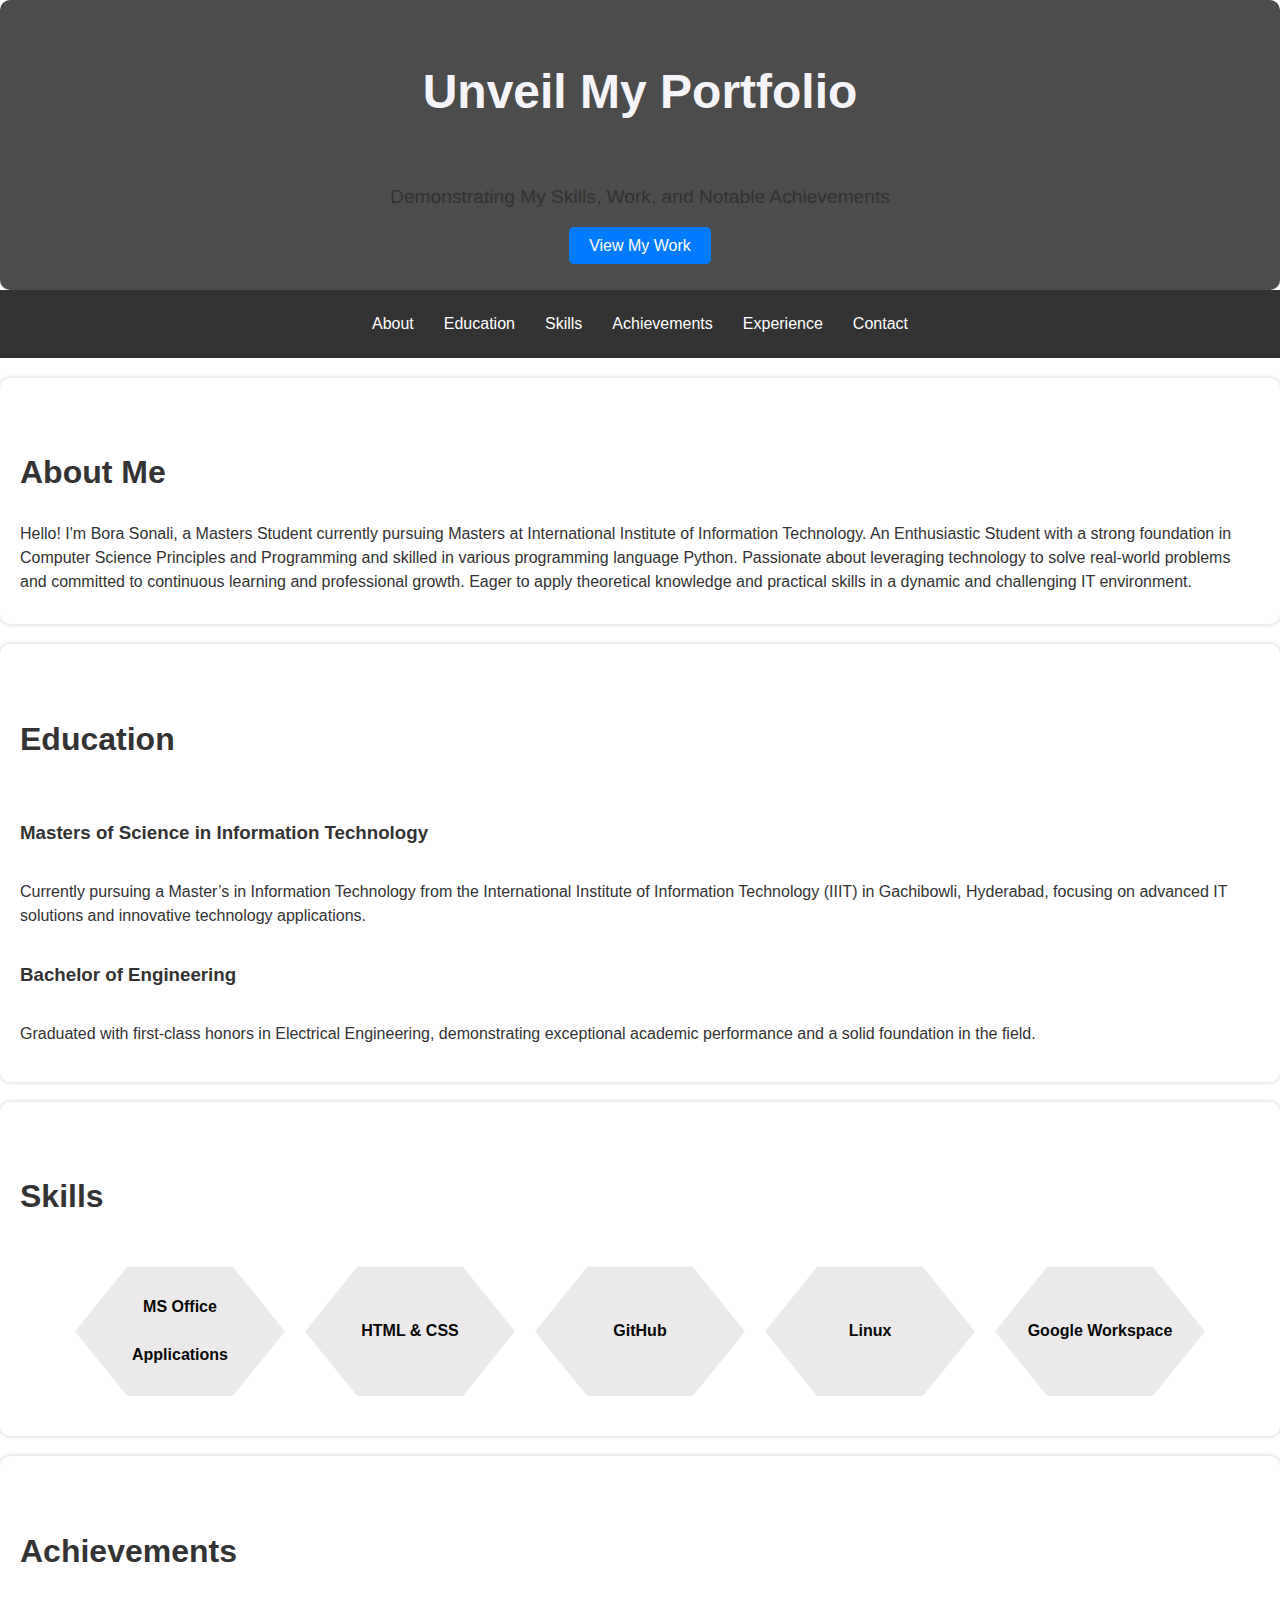
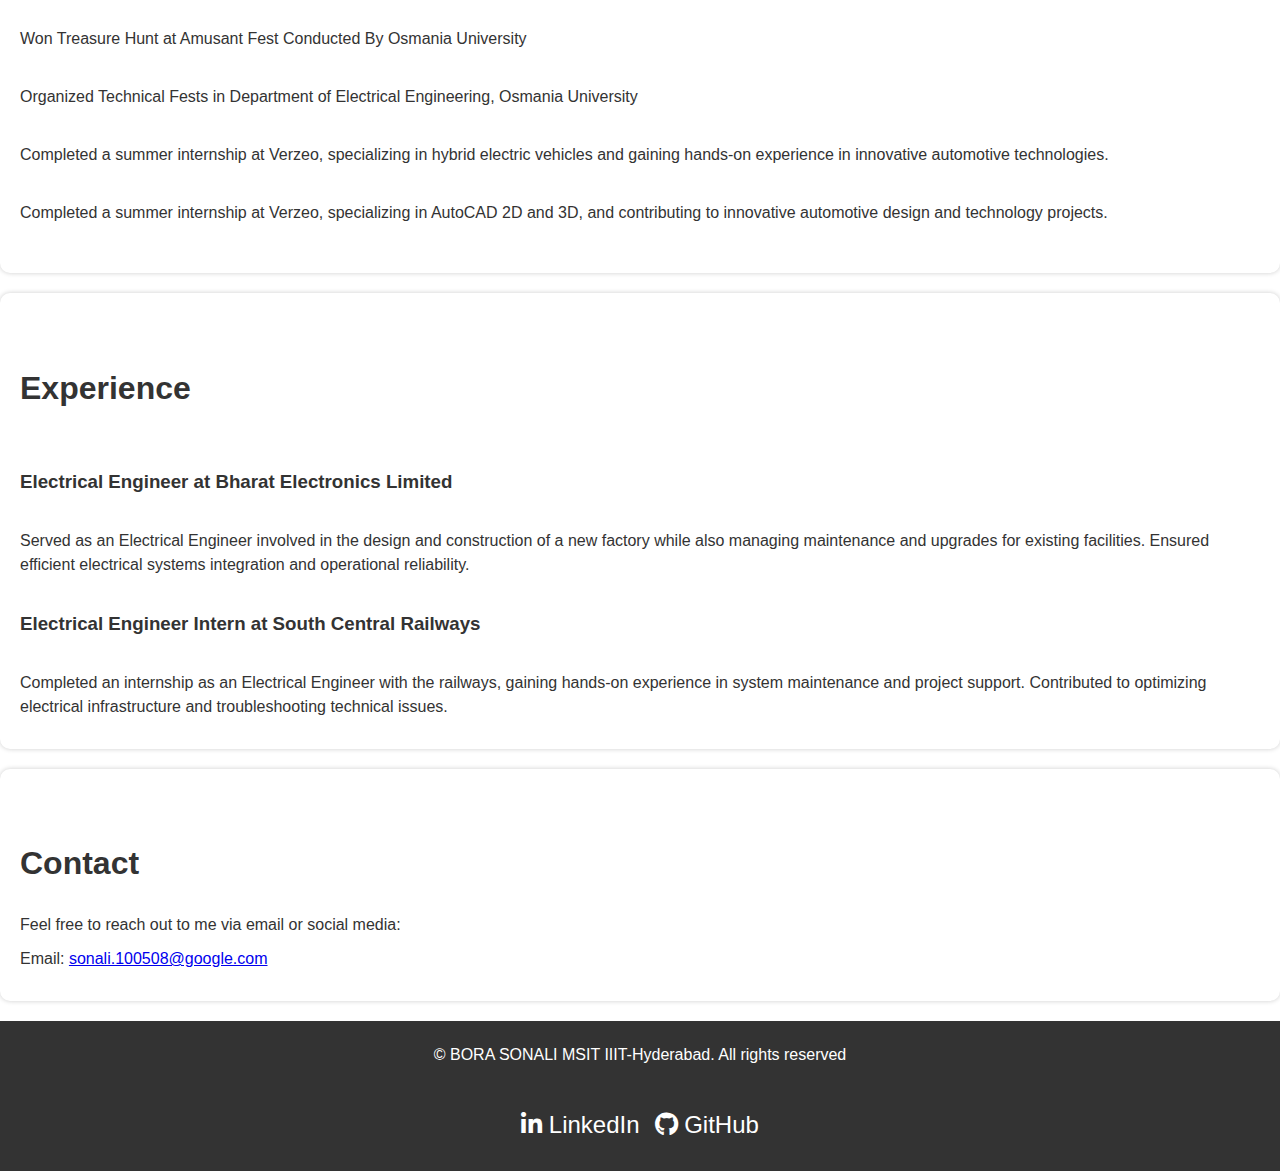
==== index.html @ c9904f1d "Project" ====
<!DOCTYPE html>
<html lang="en">
<head>
    <meta charset="UTF-8">
    <meta name="viewport" content="width=device-width, initial-scale=1.0">
    <title>Sonali's Portfolio</title>
    <link rel="stylesheet" href="styles.css">
    <link rel="stylesheet" href="https://cdnjs.cloudflare.com/ajax/libs/font-awesome/6.0.0-beta3/css/all.min.css">
</head>
<body>
    <header class="hero-section">
        <div class="hero-content">
            <h1>Unveil My Portfolio</h1>
            <p>Demonstrating My Skills, Work, and Notable Achievements</p>
            <a href="#projects" class="btn">View My Work</a>
        </div>
    </header>
        <nav>
            <ul>
                <li><a href="#about">About</a></li>
                <li><a href="Education">Education</a></li>
                <li><a href="#skills">Skills</a></li>
                <li><a href="#Achievements">Achievements</a></li>
                <li><a href="#experience">Experience</a></li>
                <li><a href="#contact">Contact</a></li>
            </ul>
        </nav>
    <section id="about">
        <h2>About Me</h2>
        <p>Hello! I'm Bora Sonali, a Masters Student currently pursuing  Masters at International Institute of Information Technology. An Enthusiastic Student with a strong foundation in Computer Science Principles and Programming and skilled in various programming language Python. Passionate about leveraging technology to solve real-world problems and committed to continuous learning and professional growth. Eager to apply theoretical knowledge and practical skills in a dynamic and challenging IT environment.</p>
    </section>
    <section id="Education">
        <h2>Education</h2>
        <ul>
            <li>
                <h3>Masters of Science in Information Technology</h3>
                <p>Currently pursuing a Master’s in Information Technology from the International Institute of Information Technology (IIIT) in Gachibowli, Hyderabad, focusing on advanced IT solutions and innovative technology applications.</p>
            </li>
            <li>
                <h3>Bachelor of Engineering</h3>
                <p>Graduated with first-class honors in Electrical Engineering, demonstrating exceptional academic performance and a solid foundation in the field.</p>
            </li>
        </ul>
    </section>
    <section id="skills">
        <h2>Skills</h2>
        <div class="hex-container">
            <div class="hex"><div class="hex-content">MS Office Applications</div></div>
            <div class="hex"><div class="hex-content">HTML & CSS</div></div>
            <div class="hex"><div class="hex-content">GitHub</div></div>
            <div class="hex"><div class="hex-content">Linux</div></div>
            <div class="hex"><div class="hex-content">Google Workspace</div></div>
        </div>
    </section>
    <section id="Achievements">
        <h2>Achievements</h2>
        <ul>
            <li>Won Treasure Hunt at Amusant Fest Conducted By Osmania University</li>
            <li>Organized Technical Fests in Department of Electrical Engineering, Osmania University</li>
            <li>Completed a summer internship at Verzeo, specializing in hybrid electric vehicles and gaining hands-on experience in innovative automotive technologies.
               </li>
            <li>Completed a summer internship at Verzeo, specializing in AutoCAD 2D and 3D, and contributing to innovative automotive design and technology projects.
            </li>
        </ul>
    </section>
    <section id="experience">
        <h2>Experience</h2>
        <div class="experience-item">
            <h3>Electrical Engineer at Bharat Electronics Limited</h3>
            <p>Served as an Electrical Engineer involved in the design and construction of a new factory while also managing maintenance and upgrades for existing facilities. Ensured efficient electrical systems integration and operational reliability.</p>
            <h3>Electrical Engineer Intern at South Central Railways</h3>
            <p>Completed an internship as an Electrical Engineer with the railways, gaining hands-on experience in system maintenance and project support. Contributed to optimizing electrical infrastructure and troubleshooting technical issues.</p>
        </div>
    </section>
    <section id="contact">
        <h2>Contact</h2>
        <p>Feel free to reach out to me via email or social media:</p>
        <p>Email: <a href="mailto:sonali.100508@google.com">sonali.100508@google.com</a></p>
    </section>

    <footer>
        <ul>
            <li> &#169; BORA SONALI MSIT IIIT-Hyderabad. All rights reserved</li>
        </ul>
        <div class="social-media">
            <a href="https://www.linkedin.com/in/bora-sonali-169a871b3?utm_source=share&utm_campaign=share_via&utm_content=profile&utm_medium=android_app" class="social-icon" target="_blank">
                <i class="fab fa-linkedin-in"></i> LinkedIn </a>
            <a href="https://github.com/Sonali-b23" class="social-icon" target="_blank">
                    <i class="fab fa-github"></i> GitHub </a>
            </div>
    </footer>
</body>
</html>
---- styles.css ----
body {
    font-family: Arial, sans-serif;
    margin: 0;
    padding: 0;
    color: #333;
    line-height: 3;
}
header {
    background: #333;
    color: #fff;
    text-align: center;
    padding: 0px 0;
}
header img.logo {
    max-width: 200px;
}
header h1 {
    margin: 2px 0 0;
    color: #f5f5f9;
}
h1:hover {
    color: #e5e5e5;
    transform: scale(1.1);
}
nav ul li a:hover,
nav ul li a:focus {
    color: #333;
    background-color: #c1b8b8;
    border-radius: 2px;
    padding: 12px 12px;
}
.hero-section {
    background: url('https://www.shutterstock.com/shutterstock/photos/1364078036/display_1500/stock-vector-human-hand-touching-on-a-book-low-poly-wireframe-online-education-blue-background-or-concept-with-1364078036.jpg');
    background-size: cover;
    color: #fff;
    text-align: center;
    position: relative;
}
.hero-section .overlay {
    position: absolute;
    top: 0;
    left: 0;
    width: 0%;
    height: 0%;
}
.hero-section .slideshow {
    position: relative;
    z-index: 1;
}
.hero-content {
    background: rgba(0, 0, 0, 0.7);
    padding: 20px;
    border-radius: 10px;
}
.hero-content h1 {
    font-size: 3em;
    margin: 0;
}
.hero-content p {
    font-size: 1.2em;
}
.btn {
    background-color: #007bff;
    color: #fff;
    padding: 10px 20px;
    text-decoration: none;
    border-radius: 5px;
    font-size: 1em;
}
nav {
    background-color: #333;
    color: #fff;
    padding: 10px 0;
}
nav ul {
    list-style-type: none;
    padding: 0;
    margin: 0;
    display: flex;
    justify-content: center;
}
nav ul li {
    margin: 0 15px;
}
nav ul li a {
    color: #fff;
    text-decoration: none;
    font-size: 1em;
}
section {
    padding: 20px;
    margin: 20px auto;
    max-width: 1430px;
    background: #fff;
    border-radius: 10px;
    box-shadow: rgba(0, 0, 0, 0.2) 0px 0px 5px;
    padding: 20px;
}
section h2 {
    font-size: 2em;
    margin-bottom: 2px;
}
section p {
    margin: 0 0 10px;
}
ul {
    padding: 0;
    list-style-type: none;
}
ul li {
    margin-bottom: 10px;
}
iframe {
    max-width: 100%;
    height: auto;
    border: none;
}
.hex-container {
    display: flex;
    justify-content: center;
    flex-wrap: wrap;
    gap: 20px;
    padding: 20px 0;
}
p {
    font-size: 16px; 
    line-height: 1.5; 
    color: #333; 
    margin-bottom: 0.5em; 
}
.hex {
    width: 200px;
    height: 120px; 
    background-color:rgb(235, 233, 233);
    position: relative;
    text-align: center;
    display: flex;
    align-items: center;
    justify-content: center;
    clip-path: polygon(25% 0%, 75% 0%, 100% 50%, 75% 100%, 25% 100%, 0% 50%);
    cursor: pointer;
    padding:5px
}
.hex:hover {
    background-color:yellow;
}
.hex-content {
    width: 100%;
    text-align: center;
    text-size-adjust:50px;
    color: rgb(8, 8, 8);
    font-weight: bold;
    padding:25px;
}
#hex1{
    margin-top: 30px;
    margin-bottom: -10px;
}
footer {
    background-color: #333;
    color: #fff;
    text-align: center;
    padding: 10px 0;
}
footer ul {
    list-style-type: none;
    padding: 0;
    margin: 0;
}
footer ul li {
    margin: 0;
}
.social-media {
    display: flex;
    justify-content: center;
    gap: 15px;
    margin-top: 10px;
}
.social-icon {
    color: #fff;
    text-decoration: none;
    font-size: 1.5em;
}
.social-icon:hover {
    color: #007bff;
}
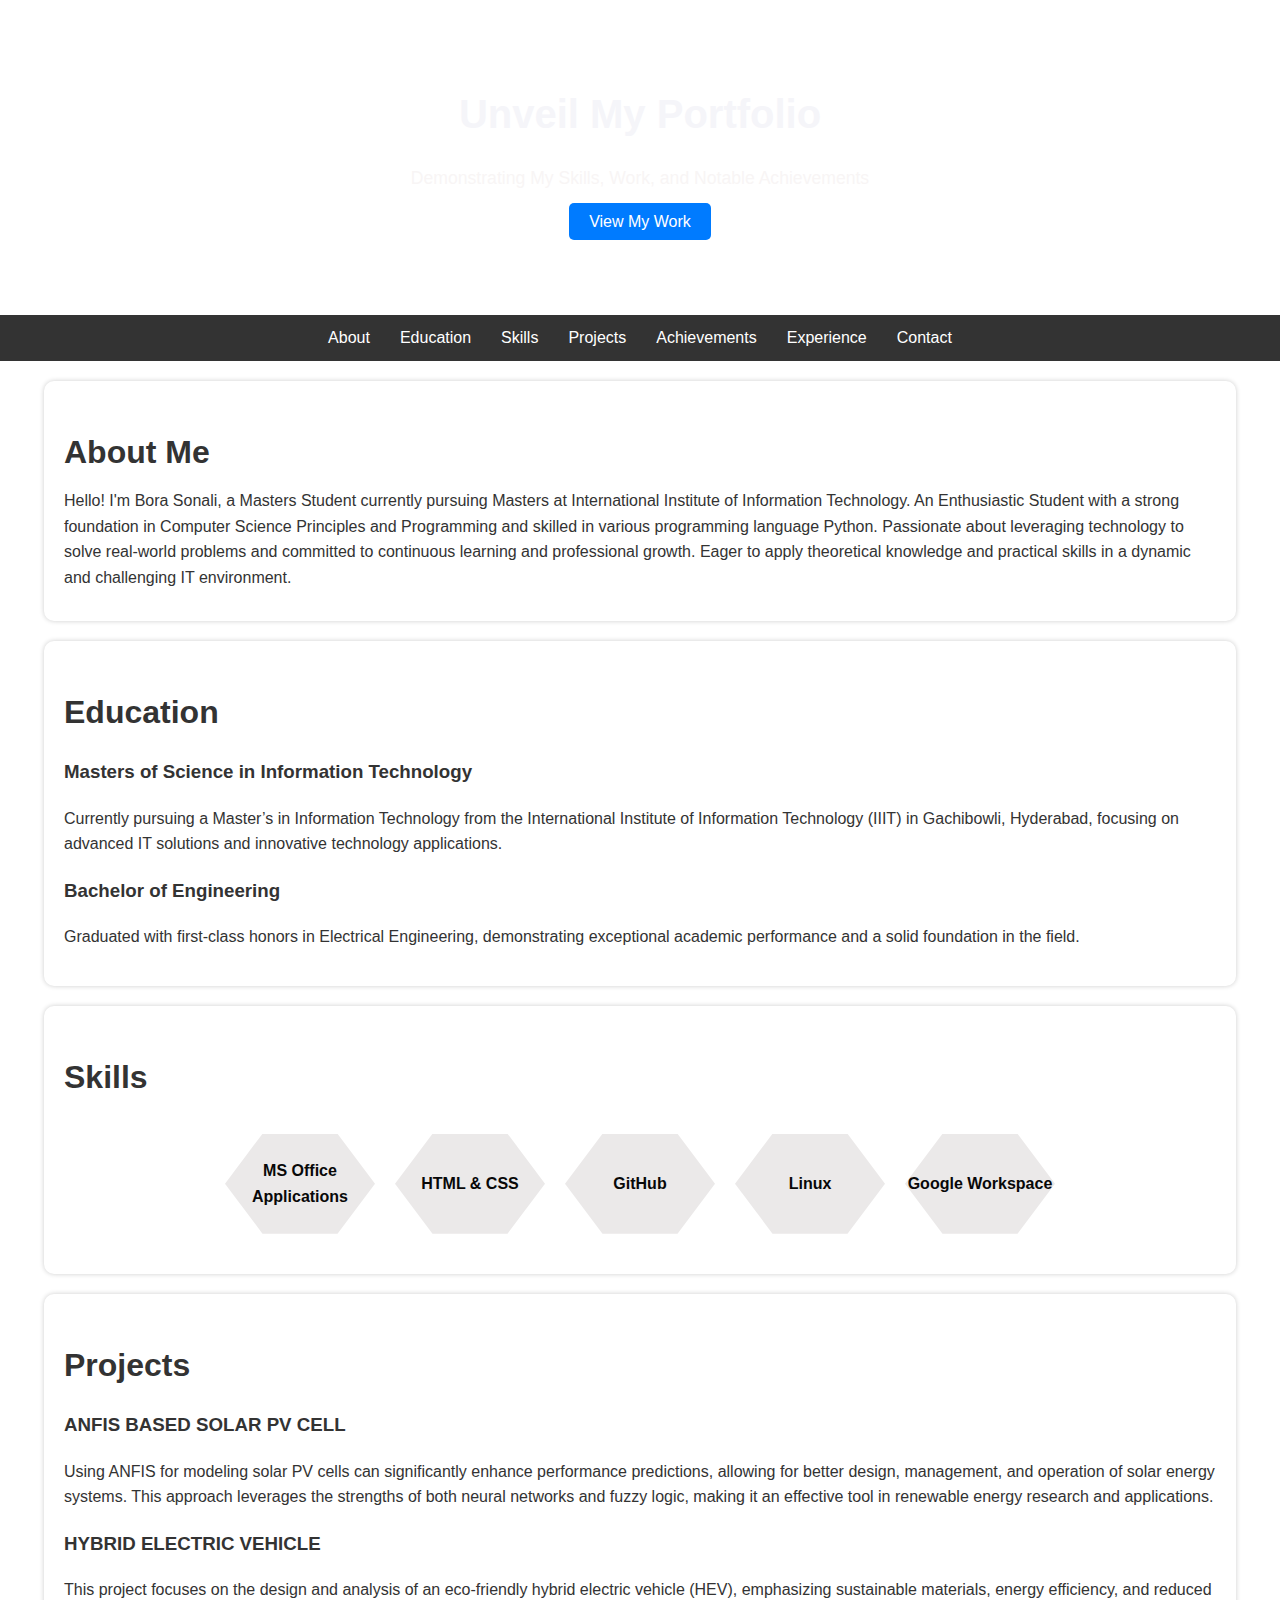
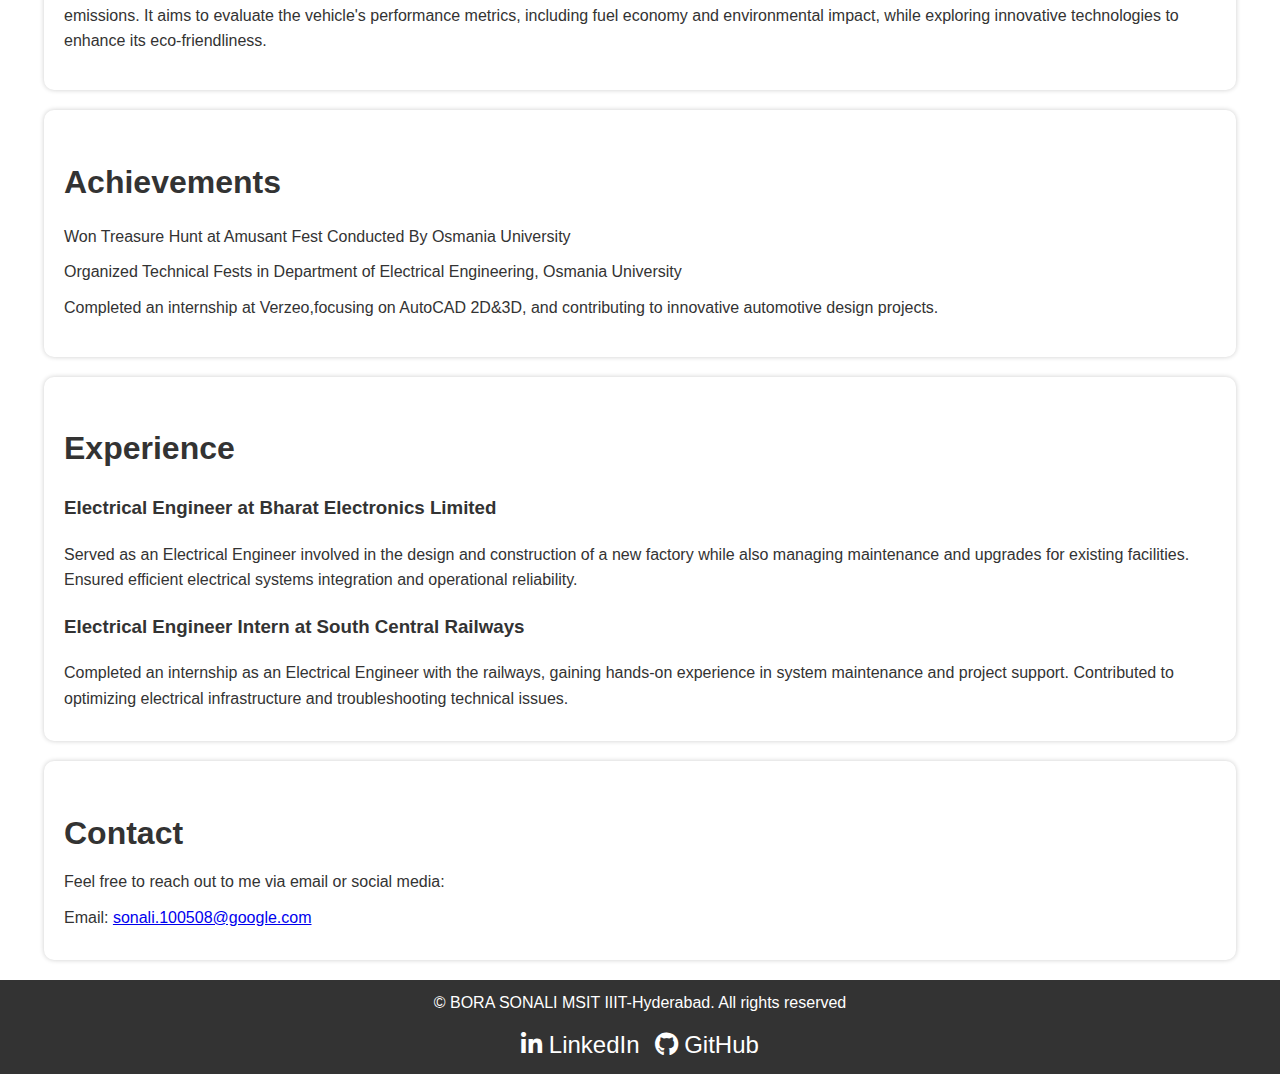
==== commit c90ddca0: "Changes made as per UI/UX Day-8 Task" ====
--- a/index.html
+++ b/index.html
@@ -18,8 +18,9 @@
         <nav>
             <ul>
                 <li><a href="#about">About</a></li>
-                <li><a href="Education">Education</a></li>
+                <li><a href="#Education">Education</a></li>
                 <li><a href="#skills">Skills</a></li>
+                <li><a href="#projects">Projects</a></li>
                 <li><a href="#Achievements">Achievements</a></li>
                 <li><a href="#experience">Experience</a></li>
                 <li><a href="#contact">Contact</a></li>
@@ -52,14 +53,25 @@
             <div class="hex"><div class="hex-content">Google Workspace</div></div>
         </div>
     </section>
+    <section id="Projects">
+        <h2>Projects</h2>
+        <ul>
+            <li>
+                <h3>ANFIS BASED SOLAR PV CELL</h3>
+                <p>Using ANFIS for modeling solar PV cells can significantly enhance performance predictions, allowing for better design, management, and operation of solar energy systems. This approach leverages the strengths of both neural networks and fuzzy logic, making it an effective tool in renewable energy research and applications.</p>
+            </li>
+            <li>
+                <h3>HYBRID ELECTRIC VEHICLE</h3>
+                <p>This project focuses on the design and analysis of an eco-friendly hybrid electric vehicle (HEV), emphasizing sustainable materials, energy efficiency, and reduced emissions. It aims to evaluate the vehicle's performance metrics, including fuel economy and environmental impact, while exploring innovative technologies to enhance its eco-friendliness.</p>
+            </li>
+        </ul>
+    </section>
     <section id="Achievements">
         <h2>Achievements</h2>
         <ul>
             <li>Won Treasure Hunt at Amusant Fest Conducted By Osmania University</li>
             <li>Organized Technical Fests in Department of Electrical Engineering, Osmania University</li>
-            <li>Completed a summer internship at Verzeo, specializing in hybrid electric vehicles and gaining hands-on experience in innovative automotive technologies.
-               </li>
-            <li>Completed a summer internship at Verzeo, specializing in AutoCAD 2D and 3D, and contributing to innovative automotive design and technology projects.
+            <li>Completed an internship at Verzeo,focusing on AutoCAD 2D&3D, and contributing to innovative automotive design projects.
             </li>
         </ul>
     </section>
--- a/styles.css
+++ b/styles.css
@@ -3,16 +3,13 @@
     margin: 0;
     padding: 0;
     color: #333;
-    line-height: 3;
+    line-height: 1.6;
 }
 header {
-    background: #333;
+    background: #f4f1f1;
     color: #fff;
     text-align: center;
-    padding: 0px 0;
-}
-header img.logo {
-    max-width: 200px;
+    padding: 20px 0;
 }
 header h1 {
     margin: 2px 0 0;
@@ -21,51 +18,6 @@
 h1:hover {
     color: #e5e5e5;
     transform: scale(1.1);
-}
-nav ul li a:hover,
-nav ul li a:focus {
-    color: #333;
-    background-color: #c1b8b8;
-    border-radius: 2px;
-    padding: 12px 12px;
-}
-.hero-section {
-    background: url('https://www.shutterstock.com/shutterstock/photos/1364078036/display_1500/stock-vector-human-hand-touching-on-a-book-low-poly-wireframe-online-education-blue-background-or-concept-with-1364078036.jpg');
-    background-size: cover;
-    color: #fff;
-    text-align: center;
-    position: relative;
-}
-.hero-section .overlay {
-    position: absolute;
-    top: 0;
-    left: 0;
-    width: 0%;
-    height: 0%;
-}
-.hero-section .slideshow {
-    position: relative;
-    z-index: 1;
-}
-.hero-content {
-    background: rgba(0, 0, 0, 0.7);
-    padding: 20px;
-    border-radius: 10px;
-}
-.hero-content h1 {
-    font-size: 3em;
-    margin: 0;
-}
-.hero-content p {
-    font-size: 1.2em;
-}
-.btn {
-    background-color: #007bff;
-    color: #fff;
-    padding: 10px 20px;
-    text-decoration: none;
-    border-radius: 5px;
-    font-size: 1em;
 }
 nav {
     background-color: #333;
@@ -78,6 +30,7 @@
     margin: 0;
     display: flex;
     justify-content: center;
+    flex-wrap: wrap; 
 }
 nav ul li {
     margin: 0 15px;
@@ -87,18 +40,43 @@
     text-decoration: none;
     font-size: 1em;
 }
+.hero-section {
+    background: url('https://www.shutterstock.com/shutterstock/photos/1364078036/display_1500/stock-vector-human-hand-touching-on-a-book-low-poly-wireframe-online-education-blue-background-or-concept-with-1364078036.jpg') no-repeat center center/cover;
+    color: #fff;
+    text-align: center;
+    position: relative;
+    padding: 60px 20px; 
+}
+.hero-content {
+    padding: 20px;
+    border-radius: 10px;
+}
+.hero-content h1 {
+    font-size: 2.5em; 
+}
+.hero-content p {
+    font-size: 1.1em;
+    color: #f8f5f5;
+}
+.btn {
+    background-color: #007bff;
+    color: #fff;
+    padding: 10px 20px;
+    text-decoration: none;
+    border-radius: 5px;
+    font-size: 1em;
+}
 section {
     padding: 20px;
     margin: 20px auto;
-    max-width: 1430px;
+    max-width: 90%; 
     background: #fff;
     border-radius: 10px;
     box-shadow: rgba(0, 0, 0, 0.2) 0px 0px 5px;
-    padding: 20px;
 }
 section h2 {
     font-size: 2em;
-    margin-bottom: 2px;
+    margin-bottom: 10px; 
 }
 section p {
     margin: 0 0 10px;
@@ -110,11 +88,6 @@
 ul li {
     margin-bottom: 10px;
 }
-iframe {
-    max-width: 100%;
-    height: auto;
-    border: none;
-}
 .hex-container {
     display: flex;
     justify-content: center;
@@ -122,16 +95,10 @@
     gap: 20px;
     padding: 20px 0;
 }
-p {
-    font-size: 16px; 
-    line-height: 1.5; 
-    color: #333; 
-    margin-bottom: 0.5em; 
-}
 .hex {
-    width: 200px;
-    height: 120px; 
-    background-color:rgb(235, 233, 233);
+    width: 150px; 
+    height: 100px; 
+    background-color: rgb(235, 233, 233);
     position: relative;
     text-align: center;
     display: flex;
@@ -139,22 +106,13 @@
     justify-content: center;
     clip-path: polygon(25% 0%, 75% 0%, 100% 50%, 75% 100%, 25% 100%, 0% 50%);
     cursor: pointer;
-    padding:5px
 }
 .hex:hover {
-    background-color:yellow;
+    background-color: yellow;
 }
 .hex-content {
-    width: 100%;
-    text-align: center;
-    text-size-adjust:50px;
     color: rgb(8, 8, 8);
     font-weight: bold;
-    padding:25px;
-}
-#hex1{
-    margin-top: 30px;
-    margin-bottom: -10px;
 }
 footer {
     background-color: #333;
@@ -165,9 +123,6 @@
 footer ul {
     list-style-type: none;
     padding: 0;
-    margin: 0;
-}
-footer ul li {
     margin: 0;
 }
 .social-media {
@@ -181,6 +136,30 @@
     text-decoration: none;
     font-size: 1.5em;
 }
-.social-icon:hover {
-    color: #007bff;
+@media (max-width: 768px) {
+    header h1 {
+        font-size: 2em; 
+    }
+    .hero-content p {
+        font-size: 1em; 
+    }
+    nav ul {
+        flex-direction: column; 
+    }
+    nav ul li {
+        margin: 5px 0; 
+    }
+    section {
+        padding: 15px; 
+    }
+    .hex {
+        width: 120px; 
+        height: 80px; 
+    }
+    .btn {
+        font-size: 0.9em; 
+    }
+    .social-icon {
+        font-size: 1.2em;
+    }
 }
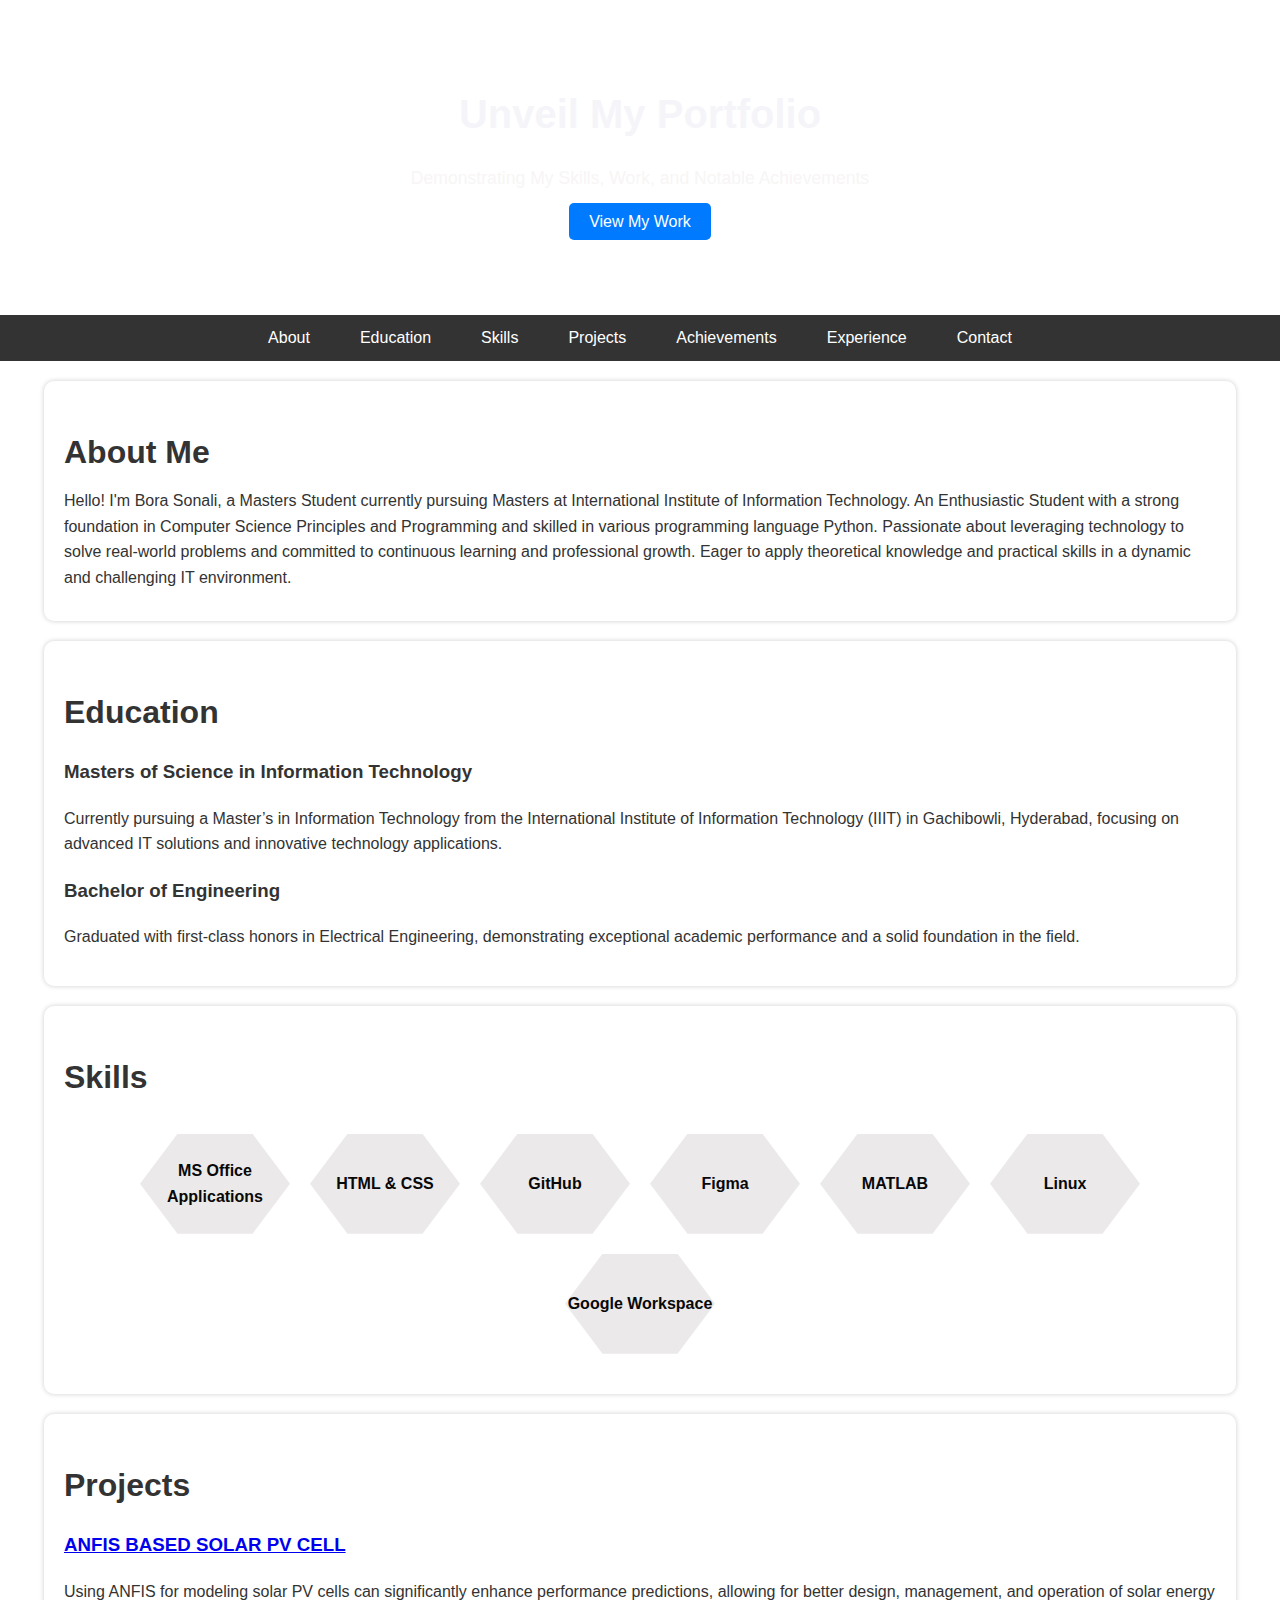
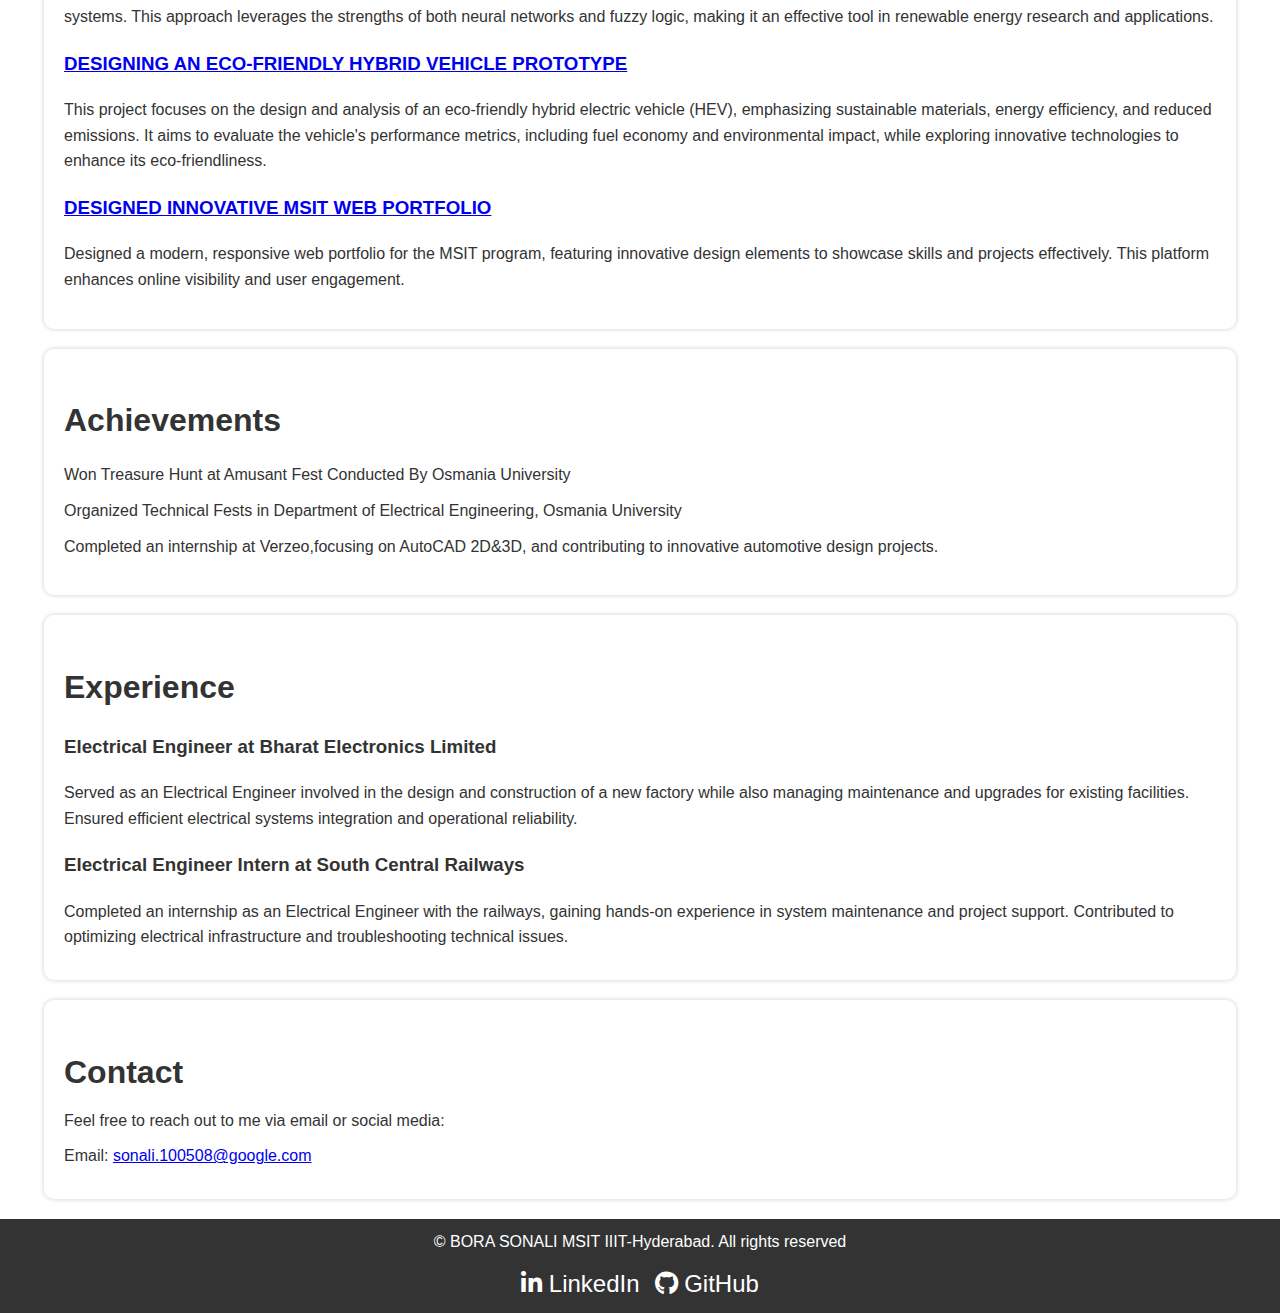
==== commit 8a0761b2: "UI-UX Day-9 task" ====
--- a/index.html
+++ b/index.html
@@ -20,7 +20,7 @@
                 <li><a href="#about">About</a></li>
                 <li><a href="#Education">Education</a></li>
                 <li><a href="#skills">Skills</a></li>
-                <li><a href="#projects">Projects</a></li>
+                <li><a href="#Projects">Projects</a></li>
                 <li><a href="#Achievements">Achievements</a></li>
                 <li><a href="#experience">Experience</a></li>
                 <li><a href="#contact">Contact</a></li>
@@ -49,22 +49,30 @@
             <div class="hex"><div class="hex-content">MS Office Applications</div></div>
             <div class="hex"><div class="hex-content">HTML & CSS</div></div>
             <div class="hex"><div class="hex-content">GitHub</div></div>
+            <div class="hex"><div class="hex-content">Figma</div></div>
+            <div class="hex"><div class="hex-content">MATLAB</div></div>
             <div class="hex"><div class="hex-content">Linux</div></div>
             <div class="hex"><div class="hex-content">Google Workspace</div></div>
         </div>
     </section>
     <section id="Projects">
         <h2>Projects</h2>
+        <div class="experience-item">
         <ul>
             <li>
-                <h3>ANFIS BASED SOLAR PV CELL</h3>
+                <h3><a href="projects.html">ANFIS BASED SOLAR PV CELL</a></h3>
                 <p>Using ANFIS for modeling solar PV cells can significantly enhance performance predictions, allowing for better design, management, and operation of solar energy systems. This approach leverages the strengths of both neural networks and fuzzy logic, making it an effective tool in renewable energy research and applications.</p>
             </li>
             <li>
-                <h3>HYBRID ELECTRIC VEHICLE</h3>
+                <h3><a href="projects.html">DESIGNING AN ECO-FRIENDLY HYBRID VEHICLE PROTOTYPE</a></h3>
                 <p>This project focuses on the design and analysis of an eco-friendly hybrid electric vehicle (HEV), emphasizing sustainable materials, energy efficiency, and reduced emissions. It aims to evaluate the vehicle's performance metrics, including fuel economy and environmental impact, while exploring innovative technologies to enhance its eco-friendliness.</p>
             </li>
+            <li>
+                <h3><a href="projects.html">DESIGNED INNOVATIVE MSIT WEB PORTFOLIO</a></h3>
+                <p>Designed a modern, responsive web portfolio for the MSIT program, featuring innovative design elements to showcase skills and projects effectively. This platform enhances online visibility and user engagement.</p>
+            </li>
         </ul>
+        </div>
     </section>
     <section id="Achievements">
         <h2>Achievements</h2>
--- a/styles.css
+++ b/styles.css
@@ -39,10 +39,17 @@
     color: #fff;
     text-decoration: none;
     font-size: 1em;
+    transition: color 0.3s ease, background-color 0.3s ease; 
+    padding: 5px 10px; 
+    border-radius: 5px;
+}
+nav ul li a:hover {
+    color: #fcf9f9; 
+    background-color: #ceabab; 
 }
 .hero-section {
     background: url('https://www.shutterstock.com/shutterstock/photos/1364078036/display_1500/stock-vector-human-hand-touching-on-a-book-low-poly-wireframe-online-education-blue-background-or-concept-with-1364078036.jpg') no-repeat center center/cover;
-    color: #fff;
+    color: #ac9696;
     text-align: center;
     position: relative;
     padding: 60px 20px; 
@@ -163,3 +170,10 @@
         font-size: 1.2em;
     }
 }
+.project-image {
+    width: 100%;
+    max-width: 600px; 
+    height: auto;
+    margin: 20px auto;
+    display: block;
+}
